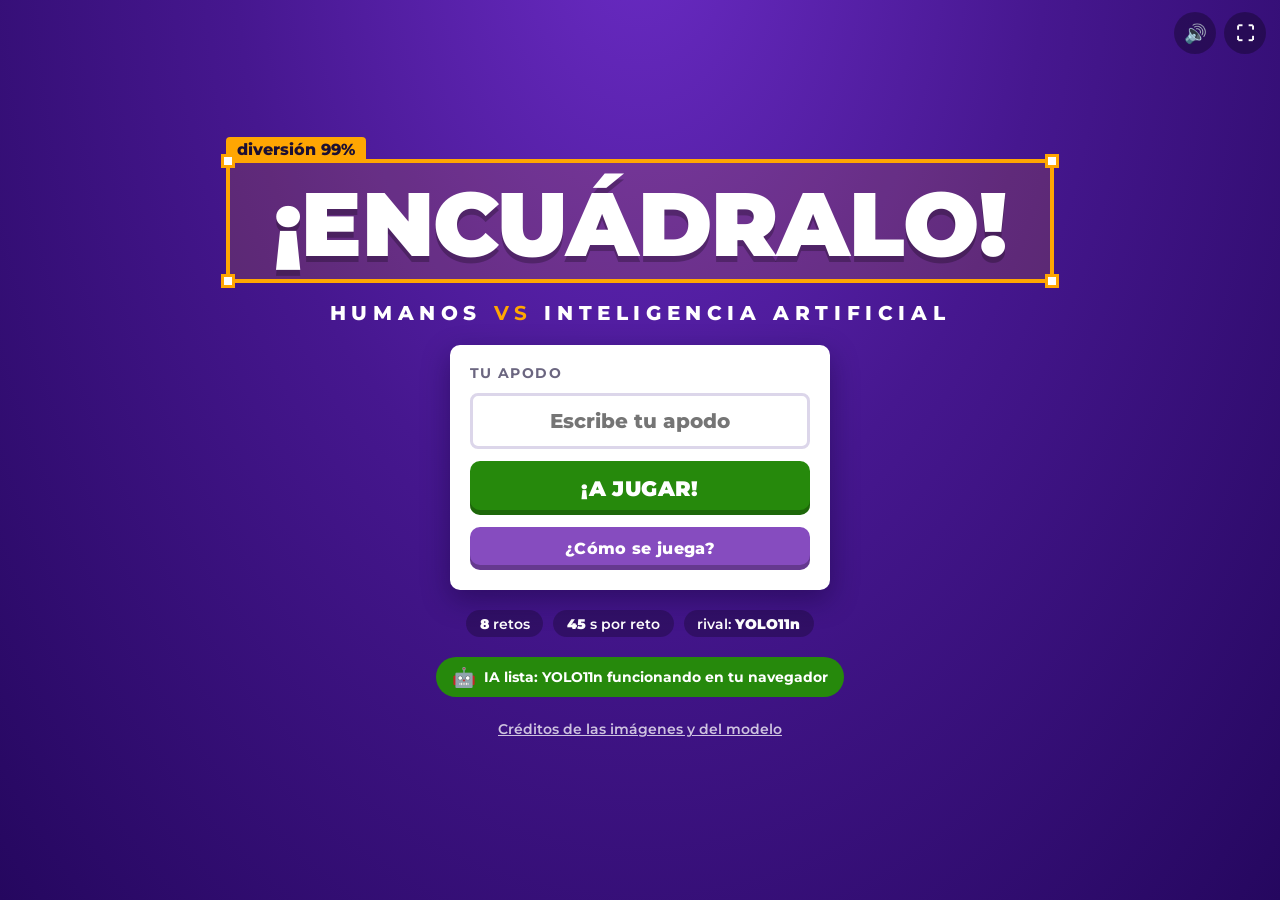
==== index.html @ 88e79702 "Primera versión de ¡Encuádralo!" ====
<!doctype html>
<html lang="es">
<head>
  <meta charset="utf-8">
  <meta name="viewport" content="width=device-width, initial-scale=1">
  <title>¡Encuádralo! · Humanos vs IA</title>
  <meta name="description" content="Juego educativo de detección de objetos: encuadra objetos y compite contra una IA YOLO.">
  <link rel="icon" href="data:image/svg+xml,%3Csvg xmlns='http://www.w3.org/2000/svg' viewBox='0 0 100 100'%3E%3Crect x='10' y='10' width='80' height='80' rx='6' fill='%2346178f' stroke='%23ffa602' stroke-width='10'/%3E%3C/svg%3E">
  <link rel="stylesheet" href="fonts/montserrat.css">
  <link rel="stylesheet" href="css/estilos.css">
</head>
<body data-pantalla="pantalla-inicio">
  <div id="fondo" aria-hidden="true"></div>

  <div class="controles-globales">
    <button id="btn-sonido" class="btn-icono" title="Activar o silenciar el sonido" aria-label="Sonido">🔊</button>
    <button id="btn-pantalla" class="btn-icono" title="Pantalla completa" aria-label="Pantalla completa">⛶</button>
  </div>

  <main id="app">
    <!-- ============================================================ INICIO -->
    <section id="pantalla-inicio" class="pantalla activa">
      <h1 class="logo">
        <span class="logo-caja">
          <span class="logo-etiqueta">diversión 99%</span>
          ¡ENCUÁDRALO!
          <i class="esq esq-1"></i><i class="esq esq-2"></i><i class="esq esq-3"></i><i class="esq esq-4"></i>
        </span>
        <span class="logo-sub">HUMANOS <b>VS</b> INTELIGENCIA ARTIFICIAL</span>
      </h1>

      <div class="tarjeta tarjeta-inicio">
        <label for="apodo">Tu apodo</label>
        <input id="apodo" maxlength="16" placeholder="Escribe tu apodo" autocomplete="off" spellcheck="false">
        <button id="btn-jugar" class="btn btn-grande btn-verde">¡A JUGAR!</button>
        <button id="btn-como" class="btn btn-morado">¿Cómo se juega?</button>
      </div>

      <ul class="datos-partida">
        <li><b data-config="rondas"></b> retos</li>
        <li><b data-config="segundosRonda"></b> s por reto</li>
        <li>rival: <b>YOLO11n</b></li>
      </ul>

      <div id="estado-ia" class="chip-ia cargando" role="status">
        <span class="chip-icono">🤖</span>
        <span class="chip-texto">Cargando la IA…</span>
        <span class="chip-barra"><i></i></span>
      </div>

      <button id="btn-creditos" class="enlace">Créditos de las imágenes y del modelo</button>
    </section>

    <!-- ============================================================ TUTORIAL -->
    <section id="pantalla-tutorial" class="pantalla con-scroll">
      <h2 class="titulo-pantalla">¿Cómo se juega?</h2>
      <div class="tutorial">
        <article class="paso" style="--i:0; --c: var(--rojo)">
          <div class="paso-cab"><span>1</span> DIBUJA</div>
          <div class="paso-ilustracion demo-dibuja">
            <span class="demo-objeto">🐶</span>
            <span class="demo-caja"></span>
          </div>
          <p>Haz clic y <b>arrastra</b> para encuadrar cada objeto que te pidan. <b>Una caja por objeto</b>, ajustada a sus bordes.</p>
        </article>
        <article class="paso" style="--i:1; --c: var(--azul)">
          <div class="paso-cab"><span>2</span> AJUSTA</div>
          <div class="paso-ilustracion demo-ajusta">
            <span class="demo-objeto">🚲</span>
            <span class="demo-caja"><i></i><i></i><i></i><i></i></span>
          </div>
          <p>Haz clic en una caja para seleccionarla: arrástrala para moverla o tira de sus <b>esquinas</b>. Bórrala con <b>✕</b>, clic derecho o <kbd>Supr</kbd>.</p>
        </article>
        <article class="paso" style="--i:2; --c: var(--amarillo)">
          <div class="paso-cab"><span>3</span> IoU</div>
          <div class="paso-ilustracion">
            <svg class="demo-iou" viewBox="0 0 220 120" aria-label="Diagrama de la intersección sobre la unión">
              <rect x="30" y="18" width="100" height="80" fill="#1368ce" fill-opacity=".18" stroke="#1368ce" stroke-width="3" stroke-dasharray="7 4"/>
              <rect x="70" y="32" width="110" height="78" fill="#e21b3c" fill-opacity=".18" stroke="#e21b3c" stroke-width="3"/>
              <rect x="70" y="32" width="60" height="66" fill="#ffa602" fill-opacity=".85"/>
              <text x="100" y="70" text-anchor="middle" font-size="13" font-weight="900" fill="#1c1033">∩</text>
              <text x="34" y="14" font-size="10" font-weight="800" fill="#1368ce">REAL</text>
              <text x="140" y="27" font-size="10" font-weight="800" fill="#e21b3c">TU CAJA</text>
            </svg>
          </div>
          <p><b>IoU = Intersección ÷ Unión</b>. Mide cuánto se parece tu caja a la real (0–100 %). Es <b>acierto</b> si la IoU llega al <b data-config-pct="iouAcierto"></b>.</p>
        </article>
        <article class="paso" style="--i:3; --c: var(--verde)">
          <div class="paso-cab"><span>4</span> PUNTOS</div>
          <ul class="paso-puntos">
            <li><span>✅ Acierto</span><b>IoU × <span data-config="puntosPorIoU"></span></b></li>
            <li><span>❌ <span data-texto="fp"></span></span><b>−<span data-config="penalizacionFP"></span></b></li>
            <li><span>🔍 <span data-texto="fn"></span></span><b>−<span data-config="penalizacionFN"></span></b></li>
            <li><span>⚡ Bonus velocidad</span><b>hasta +<span data-config="bonusTiempoMax"></span></b></li>
          </ul>
          <p>Falso positivo: una caja que sobra. Falso negativo: un objeto que se te escapa. Después, <b>la IA juega la misma imagen</b>. ¿Podrás ganarle?</p>
        </article>
      </div>
      <button id="btn-tutorial" class="btn btn-grande btn-verde">¡Entendido!</button>
    </section>

    <!-- ============================================================ PREVIA DEL RETO -->
    <section id="pantalla-previa" class="pantalla">
      <div class="ronda-chip">RONDA <span id="previa-num">1</span> DE <span id="previa-total">8</span></div>
      <div class="tarjeta-reto">
        <div class="reto-emoji" id="previa-emoji"></div>
        <div class="reto-texto">Encuadra <span id="previa-articulo"></span></div>
        <div class="reto-objeto" id="previa-objeto"></div>
        <div class="reto-pista" id="previa-pista"></div>
      </div>
      <div class="cuenta" id="cuenta">
        <div class="cuenta-forma"></div>
        <span class="cuenta-num" id="cuenta-num"></span>
      </div>
    </section>

    <!-- ============================================================ RONDA -->
    <section id="pantalla-ronda" class="pantalla">
      <header class="barra-ronda">
        <div class="reloj" id="reloj"><span id="reloj-num">45</span></div>
        <div class="consigna">
          <div>Encuadra <span id="ronda-articulo"></span> <span id="ronda-emoji"></span> <b id="ronda-objeto"></b></div>
          <small id="ronda-pista"></small>
        </div>
        <div class="contador-cajas">
          <b id="num-cajas">0</b><span>cajas</span>
          <small id="ronda-n"></small>
        </div>
      </header>
      <div class="barra-tiempo"><i id="barra-tiempo"></i></div>
      <div class="escenario" id="escenario">
        <div class="marco">
          <canvas id="lienzo-editor"></canvas>
          <div class="aviso-tiempo" id="aviso-tiempo" hidden>¡TIEMPO!</div>
          <div class="capa-ia" id="capa-ia" hidden>
            <div class="rejilla"></div>
            <div class="escaner"></div>
            <div class="mensaje-ia">
              <span class="robot">🤖</span>
              <b id="capa-ia-texto">La IA está analizando la imagen…</b>
              <small>YOLO11n · 2,6 millones de parámetros</small>
            </div>
          </div>
        </div>
      </div>
      <footer class="pie-ronda">
        <p class="ayuda">🖱️ Arrastra para dibujar · Clic en una caja para seleccionarla, moverla o ajustar sus esquinas · <kbd>Supr</kbd> o ✕ para borrar · <kbd>Ctrl</kbd>+<kbd>Z</kbd> deshace</p>
        <div class="acciones">
          <button id="btn-deshacer" class="btn btn-azul" title="Deshacer (Ctrl+Z)">↶ Deshacer</button>
          <button id="btn-borrar" class="btn btn-rojo">🗑 Borrar todo</button>
          <button id="btn-hecho" class="btn btn-grande btn-verde">¡HECHO! ✓</button>
        </div>
      </footer>
    </section>

    <!-- ============================================================ RESULTADO DE LA RONDA -->
    <section id="pantalla-resultado" class="pantalla con-scroll">
      <header class="cabecera-resultado">
        <div class="ronda-chip" id="resultado-ronda"></div>
        <div class="veredicto oculto" id="veredicto"></div>
      </header>
      <div class="duelo" id="duelo">
        <div class="vs">VS</div>
      </div>
      <div class="leyenda">
        <span><i class="ley-acierto"></i>Acierto (IoU ≥ <span data-config-pct="iouAcierto"></span>)</span>
        <span><i class="ley-fp"></i><span data-texto="fp"></span> (sobra)</span>
        <span><i class="ley-fn"></i><span data-texto="fn"></span> (falta)</span>
        <span><i class="ley-gt"></i>Etiqueta real</span>
      </div>
      <p class="comparativa" id="comparativa"></p>
      <footer class="pie-resultado">
        <div class="marcador">
          <div class="fila-marcador jugador" id="marcador-jugador"><span class="nombre">TÚ</span><span class="pista"><i class="relleno"></i></span><b>0</b></div>
          <div class="fila-marcador ia" id="marcador-ia"><span class="nombre">🤖 IA</span><span class="pista"><i class="relleno"></i></span><b>0</b></div>
        </div>
        <button id="btn-siguiente" class="btn btn-grande btn-morado">Siguiente ronda →</button>
      </footer>
    </section>

    <!-- ============================================================ FINAL -->
    <section id="pantalla-final" class="pantalla con-scroll">
      <h2 class="titulo-final" id="titulo-final"></h2>
      <div class="podio">
        <div class="podio-col" id="podio-jugador">
          <span class="corona">👑</span>
          <span class="podio-avatar">🧑‍🎓</span>
          <span class="podio-nombre"></span>
          <div class="podio-bloque"><b class="podio-puntos">0</b><small>puntos</small></div>
        </div>
        <div class="podio-col" id="podio-ia">
          <span class="corona">👑</span>
          <span class="podio-avatar">🤖</span>
          <span class="podio-nombre">IA · YOLO11n</span>
          <div class="podio-bloque"><b class="podio-puntos">0</b><small>puntos</small></div>
        </div>
      </div>
      <p class="conclusion" id="conclusion"></p>
      <div class="final-rejilla">
        <div class="tarjeta tarjeta-tabla">
          <h3>Comparativa</h3>
          <table class="tabla-stats" id="tabla-stats"></table>
        </div>
        <div class="tarjeta tarjeta-tabla">
          <h3>Ronda a ronda</h3>
          <div class="tabla-scroll"><table class="tabla-rondas" id="tabla-rondas"></table></div>
        </div>
      </div>
      <aside class="sabias">
        <b>🤖 ¿Sabías que…?</b>
        YOLO significa <i>«You Only Look Once»</i> (solo miras una vez): la red analiza la imagen entera de un vistazo y propone todas las cajas a la vez.
        El modelo al que te has enfrentado, YOLO11n, tiene unos 2,6 millones de parámetros y aprendió con las ~118.000 fotos de entrenamiento de COCO, etiquetadas a mano por personas.
        Las imágenes de este juego son de la parte de <b>validación</b> de COCO: la IA nunca las vio mientras aprendía.
      </aside>
      <div class="acciones-final">
        <button id="btn-otra" class="btn btn-grande btn-verde">🔁 Jugar otra vez</button>
        <button id="btn-csv" class="btn btn-azul">⬇ Descargar resultados (CSV)</button>
        <button id="btn-inicio" class="btn btn-morado">🏠 Inicio</button>
      </div>
    </section>
  </main>

  <template id="tpl-panel">
    <article class="panel">
      <div class="panel-cabecera">
        <span class="avatar"></span>
        <div class="panel-ident"><span class="panel-nombre"></span><span class="panel-sub"></span></div>
        <span class="panel-tiempo"></span>
      </div>
      <div class="panel-lienzo"><div class="marco"><canvas></canvas></div></div>
      <ul class="desglose">
        <li class="linea aciertos"><span class="linea-icono">✅</span><span class="linea-texto">ACIERTOS <b class="n">×0</b><small class="linea-detalle">&nbsp;</small></span><span class="linea-puntos">0</span></li>
        <li class="linea fp"><span class="linea-icono">❌</span><span class="linea-texto"><span class="t"></span> <b class="n">×0</b><small class="linea-detalle">Cajas que sobran o mal colocadas</small></span><span class="linea-puntos">0</span></li>
        <li class="linea fn"><span class="linea-icono">🔍</span><span class="linea-texto"><span class="t"></span> <b class="n">×0</b><small class="linea-detalle">Objetos que se quedaron sin caja</small></span><span class="linea-puntos">0</span></li>
        <li class="linea bonus"><span class="linea-icono">⚡</span><span class="linea-texto">BONUS VELOCIDAD<small class="linea-detalle">&nbsp;</small></span><span class="linea-puntos">0</span></li>
      </ul>
      <div class="panel-total"><span>PUNTOS DE LA RONDA <small class="minimo" hidden>(mínimo 0)</small></span><b>0</b></div>
    </article>
  </template>

  <dialog id="dialogo-creditos">
    <form method="dialog" class="creditos">
      <h2>Créditos</h2>
      <p><b>Imágenes y etiquetas:</b> <a href="https://cocodataset.org" target="_blank" rel="noopener">COCO dataset</a> (val2017). Etiquetas © COCO Consortium, licencia CC BY 4.0. Cada foto tiene su licencia de Flickr:</p>
      <ul id="lista-creditos"></ul>
      <p><b>IA:</b> <a href="https://github.com/ultralytics/ultralytics" target="_blank" rel="noopener">Ultralytics YOLO11n</a> (AGPL-3.0), ejecutada con <a href="https://onnxruntime.ai" target="_blank" rel="noopener">ONNX Runtime Web</a> (MIT).
        <b>Tipografía:</b> Montserrat (SIL Open Font License).</p>
      <button class="btn btn-morado">Cerrar</button>
    </form>
  </dialog>

  <script src="vendor/ort/ort.wasm.min.js"></script>
  <script src="js/datos.js"></script>
  <script src="js/config.js"></script>
  <script src="js/efectos.js"></script>
  <script src="js/sonido.js"></script>
  <script src="js/puntuacion.js"></script>
  <script src="js/detector.js"></script>
  <script src="js/lienzos.js"></script>
  <script src="js/juego.js"></script>
</body>
</html>
---- fonts/montserrat.css ----
/* Montserrat (SIL Open Font License 1.1), subconjunto latino, incrustada para que funcione sin servidor. */
@font-face {
  font-family: "Montserrat";
  font-weight: 100 900;
  font-display: swap;
  src: url("[data-uri]") format("woff2");
}
---- css/estilos.css ----
/* La tipografía Montserrat está incrustada en fonts/montserrat.css para que funcione también sin servidor. */

:root {
  --morado: #46178f;
  --morado-oscuro: #25075f;
  --morado-claro: #864cbf;
  --rojo: #e21b3c;
  --azul: #1368ce;
  --amarillo: #ffa602;
  --verde: #26890c;
  --verde-vivo: #4cd137;
  --cian: #2de2e6;
  --tinta: #1c1033;
  --gris: #f2f0f6;
  --gris-texto: #6b6680;
  --radio: 10px;
  --sombra-boton: inset 0 -5px 0 rgba(0, 0, 0, .25);
  --sombra-tarjeta: 0 10px 28px rgba(15, 0, 45, .4);
}

* { box-sizing: border-box; }

html, body { height: 100%; margin: 0; }

body {
  font-family: "Montserrat", system-ui, -apple-system, "Segoe UI", sans-serif;
  font-weight: 700;
  color: #fff;
  background: radial-gradient(ellipse at 50% -10%, #6a2bc4 0%, var(--morado) 45%, var(--morado-oscuro) 100%) fixed;
  background-color: var(--morado);
  overflow: hidden;
  -webkit-font-smoothing: antialiased;
}

button { font: inherit; cursor: pointer; }
kbd {
  font: inherit; font-size: .85em; padding: .05em .4em; border-radius: 4px;
  background: rgba(255, 255, 255, .2); border: 1px solid rgba(255, 255, 255, .35);
}
.tarjeta kbd, .paso kbd { background: var(--gris); border-color: #d5cfe3; }

/* ------------------------------------------------------------------ fondo animado */
#fondo { position: fixed; inset: 0; overflow: hidden; pointer-events: none; }
#fondo .forma {
  position: absolute; bottom: -160px; width: var(--t); height: var(--t); opacity: .07;
  animation: flotar var(--d) linear var(--r) infinite;
}
#fondo svg { width: 100%; height: 100%; display: block; }
@keyframes flotar {
  from { transform: translateY(0) rotate(0deg); }
  to { transform: translateY(calc(-100vh - 320px)) rotate(360deg); }
}

/* ------------------------------------------------------------------ botones */
.btn {
  display: inline-flex; align-items: center; justify-content: center; gap: .5em;
  border: 0; border-radius: var(--radio); padding: .75em 1.3em;
  color: #fff; background: var(--azul); font-weight: 800; font-size: 1rem; letter-spacing: .02em;
  box-shadow: var(--sombra-boton); transition: transform .08s, filter .15s, box-shadow .08s;
  white-space: nowrap;
}
.btn:hover:not(:disabled) { filter: brightness(1.1); }
.btn:active:not(:disabled) { transform: translateY(3px); box-shadow: inset 0 -2px 0 rgba(0, 0, 0, .25); }
.btn:disabled { opacity: .45; cursor: default; filter: saturate(.4); }
.btn:focus-visible, .btn-icono:focus-visible, .enlace:focus-visible { outline: 3px solid #fff; outline-offset: 3px; }
.btn-grande { font-size: 1.3rem; padding: .7em 1.6em; font-weight: 900; }
.btn-verde { background: var(--verde); }
.btn-rojo { background: var(--rojo); }
.btn-azul { background: var(--azul); }
.btn-morado { background: var(--morado-claro); }
.btn-amarillo { background: var(--amarillo); }

.btn-icono {
  width: 42px; height: 42px; border-radius: 50%; border: 0;
  background: rgba(0, 0, 0, .3); color: #fff; font-size: 1.15rem;
  display: grid; place-items: center; transition: background .15s;
}
.btn-icono:hover { background: rgba(0, 0, 0, .5); }
.controles-globales { position: fixed; top: 12px; right: 14px; display: flex; gap: 8px; z-index: 50; }

.enlace {
  background: none; border: 0; color: rgba(255, 255, 255, .75); text-decoration: underline;
  font-size: .85rem; font-weight: 600; padding: 4px;
}
.enlace:hover { color: #fff; }

/* ------------------------------------------------------------------ pantallas */
#app { position: fixed; inset: 0; }

.pantalla {
  position: absolute; inset: 0;
  display: flex; flex-direction: column; align-items: center; justify-content: center;
  gap: 20px; padding: 24px;
  opacity: 0; visibility: hidden; transform: scale(1.04);
  transition: opacity .4s ease, transform .4s ease, visibility 0s linear .4s;
}
.pantalla.activa {
  opacity: 1; visibility: visible; transform: none;
  transition: opacity .4s ease, transform .4s ease, visibility 0s;
}
.pantalla.con-scroll { justify-content: flex-start; overflow-y: auto; }
.pantalla.con-scroll > * { flex-shrink: 0; }

.titulo-pantalla {
  margin: 8px 0 0; font-size: clamp(1.8rem, 4vw, 2.8rem); font-weight: 900;
  text-shadow: 0 4px 0 rgba(0, 0, 0, .25);
}

.tarjeta {
  background: #fff; color: var(--tinta); border-radius: var(--radio);
  box-shadow: var(--sombra-tarjeta); padding: 20px;
}

/* ------------------------------------------------------------------ inicio */
.logo { margin: 0; display: flex; flex-direction: column; align-items: center; text-align: center; }
.logo-caja {
  position: relative; display: inline-block; padding: .18em .5em .12em;
  font-size: clamp(2.4rem, 8vw, 5.6rem); font-weight: 900; letter-spacing: -.01em; line-height: 1;
  border: 4px solid var(--amarillo); background: rgba(255, 166, 2, .14);
  text-shadow: 0 6px 0 rgba(0, 0, 0, .25);
  animation: caja-logo 1s cubic-bezier(.2, 1.4, .4, 1) both;
}
.logo-etiqueta {
  position: absolute; left: -4px; bottom: 100%;
  background: var(--amarillo); color: var(--tinta);
  font-size: clamp(.7rem, 1.6vw, 1rem); font-weight: 800; letter-spacing: 0;
  padding: .3em .7em; text-shadow: none; border-radius: 4px 4px 0 0;
}
.esq { position: absolute; width: 14px; height: 14px; background: #fff; border: 3px solid var(--amarillo); }
.esq-1 { left: -9px; top: -9px; } .esq-2 { right: -9px; top: -9px; }
.esq-3 { left: -9px; bottom: -9px; } .esq-4 { right: -9px; bottom: -9px; }
.logo-sub {
  margin-top: .9em; font-size: clamp(.85rem, 2vw, 1.25rem); letter-spacing: .28em; font-weight: 800;
  animation: subir .6s .3s both;
}
.logo-sub b { color: var(--amarillo); }

@keyframes caja-logo {
  0% { clip-path: inset(0 100% 100% 0); transform: scale(.9); }
  60% { clip-path: inset(0 0 0 0); }
  100% { clip-path: inset(-40px -40px -40px -40px); transform: none; }
}

.tarjeta-inicio { width: min(380px, 100%); display: flex; flex-direction: column; gap: 12px; animation: subir .6s .15s both; }
.tarjeta-inicio label { font-size: .85rem; color: var(--gris-texto); text-transform: uppercase; letter-spacing: .1em; }
.tarjeta-inicio input {
  font: inherit; font-size: 1.25rem; font-weight: 800; text-align: center;
  padding: .65em; border: 3px solid #dcd6ea; border-radius: 8px; color: var(--tinta);
}
.tarjeta-inicio input:focus { border-color: var(--morado-claro); outline: none; }

.datos-partida { display: flex; gap: 10px; list-style: none; margin: 0; padding: 0; flex-wrap: wrap; justify-content: center; }
.datos-partida li { background: rgba(0, 0, 0, .25); border-radius: 999px; padding: .4em 1em; font-size: .85rem; font-weight: 600; }
.datos-partida b { font-weight: 900; }

.chip-ia {
  display: inline-flex; align-items: center; gap: .6em;
  padding: .55em 1.1em; border-radius: 999px; background: rgba(0, 0, 0, .3);
  font-size: .9rem; transition: background .3s;
}
.chip-icono { font-size: 1.2rem; }
.chip-barra { width: 90px; height: 6px; border-radius: 3px; background: rgba(255, 255, 255, .2); overflow: hidden; }
.chip-barra i { display: block; height: 100%; width: 0; background: var(--cian); transition: width .2s; }
.chip-ia.lista { background: var(--verde); }
.chip-ia.pregrabado { background: var(--amarillo); color: var(--tinta); cursor: help; }
.chip-ia:not(.cargando) .chip-barra { display: none; }

/* ------------------------------------------------------------------ tutorial */
.tutorial { display: grid; grid-template-columns: repeat(4, minmax(0, 1fr)); gap: 16px; width: min(1200px, 100%); }
.paso {
  background: #fff; color: var(--tinta); border-radius: 12px; overflow: hidden;
  box-shadow: var(--sombra-tarjeta); display: flex; flex-direction: column;
  animation: subir .5s both; animation-delay: calc(var(--i) * .12s);
}
.paso-cab { background: var(--c); color: #fff; padding: 10px 14px; font-weight: 900; font-size: 1.1rem; display: flex; gap: .6em; align-items: center; }
.paso-cab span { background: rgba(0, 0, 0, .25); width: 1.7em; height: 1.7em; border-radius: 50%; display: grid; place-items: center; }
.paso-ilustracion { height: 130px; display: grid; place-items: center; background: #f4f0fb; position: relative; overflow: hidden; }
.paso p { margin: 12px 14px 16px; font-weight: 600; font-size: .92rem; line-height: 1.45; }
.paso p b { font-weight: 800; }

.demo-objeto { font-size: 64px; line-height: 1; }
.demo-caja { position: absolute; border: 3px solid var(--rojo); background: rgba(226, 27, 60, .15); }
.demo-dibuja .demo-caja { left: calc(50% - 44px); top: calc(50% - 42px); animation: demo-dibujar 2.6s ease-in-out infinite; }
@keyframes demo-dibujar {
  0%, 12% { width: 0; height: 0; opacity: 1; }
  55%, 85% { width: 88px; height: 84px; opacity: 1; }
  100% { width: 88px; height: 84px; opacity: 0; }
}
.demo-ajusta .demo-caja {
  border-color: var(--azul); background: rgba(19, 104, 206, .15);
  top: calc(50% - 40px); height: 80px; animation: demo-ajustar 3s ease-in-out infinite;
}
.demo-ajusta .demo-caja i { position: absolute; width: 10px; height: 10px; background: #fff; border: 2px solid var(--azul); }
.demo-ajusta .demo-caja i:nth-child(1) { left: -6px; top: -6px; }
.demo-ajusta .demo-caja i:nth-child(2) { right: -6px; top: -6px; }
.demo-ajusta .demo-caja i:nth-child(3) { left: -6px; bottom: -6px; }
.demo-ajusta .demo-caja i:nth-child(4) { right: -6px; bottom: -6px; }
@keyframes demo-ajustar {
  0%, 15% { left: calc(50% - 70px); width: 120px; }
  50%, 65% { left: calc(50% - 42px); width: 84px; }
  100% { left: calc(50% - 70px); width: 120px; }
}
.demo-iou { width: 90%; height: 100%; }
.paso-puntos { list-style: none; margin: 12px 14px 0; padding: 0; display: flex; flex-direction: column; gap: 6px; font-size: .85rem; }
.paso-puntos li { display: flex; justify-content: space-between; gap: 8px; background: var(--gris); padding: 6px 10px; border-radius: 6px; }
.paso-puntos b { font-weight: 900; white-space: nowrap; }

/* ------------------------------------------------------------------ previa del reto */
#pantalla-previa { gap: 26px; }
.ronda-chip {
  background: rgba(0, 0, 0, .3); padding: .5em 1.3em; border-radius: 999px;
  letter-spacing: .14em; font-size: .95rem; font-weight: 800;
}
.tarjeta-reto {
  background: var(--color-reto, var(--azul)); border-radius: 18px; padding: 26px 48px 30px;
  text-align: center; width: min(680px, 100%);
  box-shadow: inset 0 -8px 0 rgba(0, 0, 0, .2), var(--sombra-tarjeta);
}
.activa .tarjeta-reto { animation: entrar-rebote .7s cubic-bezier(.2, 1.5, .4, 1) both; }
.reto-emoji { font-size: clamp(4rem, 12vw, 6.5rem); line-height: 1.1; animation: botar 1.2s ease-in-out infinite; }
.reto-texto { font-size: clamp(1.1rem, 2.6vw, 1.5rem); margin-top: .2em; }
.reto-objeto { font-size: clamp(2rem, 6vw, 4rem); font-weight: 900; line-height: 1.1; text-shadow: 0 4px 0 rgba(0, 0, 0, .2); }
.reto-pista {
  margin-top: .8em; display: inline-block; padding: .5em 1em; border-radius: 8px;
  background: rgba(0, 0, 0, .2); font-size: 1rem; font-weight: 600;
}
.cuenta { position: relative; width: 130px; height: 130px; display: grid; place-items: center; opacity: 0; transform: scale(.5); transition: opacity .3s, transform .4s cubic-bezier(.2, 1.6, .4, 1); }
.cuenta.visible { opacity: 1; transform: none; }
.cuenta-forma {
  position: absolute; inset: 0; background: var(--morado-claro); border-radius: 22px;
  box-shadow: 0 0 0 8px rgba(255, 255, 255, .15), var(--sombra-tarjeta);
  animation: girar 4s linear infinite;
}
.cuenta-num { position: relative; font-size: 4rem; font-weight: 900; text-shadow: 0 4px 0 rgba(0, 0, 0, .25); }
.cuenta-num.corto { font-size: 2.4rem; }
.cuenta-num.pop { animation: pop .5s cubic-bezier(.2, 1.6, .4, 1); }

/* ------------------------------------------------------------------ ronda */
#pantalla-ronda { justify-content: stretch; align-items: stretch; gap: 10px; padding: 12px 16px; }
.barra-ronda { display: grid; grid-template-columns: auto 1fr auto; align-items: center; gap: 14px; padding-right: 104px; }
.reloj {
  width: 66px; height: 66px; border-radius: 50%; background: var(--morado-claro);
  display: grid; place-items: center; font-size: 1.8rem; font-weight: 900;
  box-shadow: inset 0 -4px 0 rgba(0, 0, 0, .25), 0 0 0 4px rgba(255, 255, 255, .2);
  font-variant-numeric: tabular-nums;
}
.reloj.urgente { background: var(--rojo); animation: latido .5s ease-in-out infinite alternate; }
.consigna {
  background: #fff; color: var(--tinta); border-radius: var(--radio); padding: 8px 18px;
  text-align: center; box-shadow: var(--sombra-tarjeta); font-size: clamp(1rem, 2.2vw, 1.5rem); line-height: 1.25;
}
.consigna b { color: var(--morado); font-weight: 900; }
.consigna small { display: block; font-size: .78rem; font-weight: 600; color: var(--gris-texto); }
.activa .consigna { animation: entrar-rebote .6s cubic-bezier(.2, 1.5, .4, 1) both; }
.contador-cajas {
  background: rgba(0, 0, 0, .3); border-radius: var(--radio); padding: 6px 14px;
  text-align: center; line-height: 1.1; font-size: .8rem; min-width: 76px;
}
.contador-cajas b { display: block; font-size: 1.7rem; font-weight: 900; }
.contador-cajas small { display: block; opacity: .7; margin-top: 2px; }
.barra-tiempo { height: 10px; background: rgba(0, 0, 0, .3); border-radius: 5px; overflow: hidden; }
.barra-tiempo i { display: block; height: 100%; background: var(--verde-vivo); transform-origin: left; transition: background-color .4s; }
.barra-tiempo i.media { background: var(--amarillo); }
.barra-tiempo i.baja { background: var(--rojo); }

.escenario { flex: 1; min-height: 0; display: flex; align-items: center; justify-content: center; }
.marco { position: relative; border-radius: 4px; overflow: hidden; }
.escenario .marco { box-shadow: 0 0 0 4px #fff, 0 14px 36px rgba(0, 0, 0, .5); }
.marco canvas { display: block; width: 100%; height: 100%; touch-action: none; user-select: none; -webkit-user-select: none; }

.pie-ronda { display: flex; align-items: center; justify-content: space-between; gap: 12px; }
.ayuda { margin: 0; font-size: .8rem; font-weight: 600; opacity: .85; line-height: 1.5; max-width: 560px; }
.acciones { display: flex; gap: 10px; margin-left: auto; flex-wrap: wrap; justify-content: flex-end; }
#btn-hecho:not(:disabled) { animation: brillo 2s ease-in-out infinite; }

.aviso-tiempo {
  position: absolute; inset: 0; display: grid; place-items: center;
  background: rgba(226, 27, 60, .5); font-size: clamp(3rem, 10vw, 7rem); font-weight: 900;
  text-shadow: 0 6px 0 rgba(0, 0, 0, .3);
}
.aviso-tiempo:not([hidden]) { animation: sello .6s cubic-bezier(.2, 1.6, .4, 1) both; }
.aviso-tiempo[hidden], .capa-ia[hidden] { display: none; }

.capa-ia { position: absolute; inset: 0; display: grid; place-items: center; background: rgba(20, 5, 50, .55); overflow: hidden; }
.capa-ia .rejilla {
  position: absolute; inset: 0;
  background-image: linear-gradient(rgba(45, 226, 230, .18) 1px, transparent 1px), linear-gradient(90deg, rgba(45, 226, 230, .18) 1px, transparent 1px);
  background-size: 32px 32px;
}
.capa-ia .escaner {
  position: absolute; inset: 0; will-change: transform;
  background: linear-gradient(to bottom, transparent 60%, rgba(45, 226, 230, .35) 97%, var(--cian) 100%);
  animation: escanear 1.1s linear infinite;
}
.mensaje-ia {
  position: relative; display: flex; flex-direction: column; align-items: center; gap: 4px;
  background: rgba(10, 0, 30, .75); border: 2px solid var(--cian); border-radius: 14px;
  padding: 14px 24px; text-align: center; box-shadow: 0 0 30px rgba(45, 226, 230, .45);
}
.mensaje-ia small { font-weight: 600; opacity: .75; font-size: .8rem; }
.robot { font-size: 2.8rem; line-height: 1; will-change: transform; animation: botar .7s ease-in-out infinite; }

/* ------------------------------------------------------------------ resultado de la ronda */
#pantalla-resultado { gap: 10px; padding: 12px 18px 14px; }
#pantalla-tutorial { justify-content: safe center; }
.cabecera-resultado { display: flex; align-items: center; justify-content: center; gap: 14px; flex-wrap: wrap; padding: 0 100px; }
.veredicto {
  font-size: clamp(1.15rem, 2.6vw, 1.8rem); font-weight: 900; padding: .3em 1em;
  border-radius: var(--radio); background: var(--azul); box-shadow: var(--sombra-boton);
}
.veredicto.oculto { visibility: hidden; }
.veredicto.aparece { animation: sello .6s cubic-bezier(.2, 1.6, .4, 1) both; }
.veredicto.gana { background: var(--verde); }
.veredicto.pierde { background: var(--rojo); }

.duelo { width: min(1400px, 100%); display: grid; grid-template-columns: minmax(0, 1fr) auto minmax(0, 1fr); gap: 14px; align-items: start; }
.vs {
  align-self: center; width: 60px; height: 60px; border-radius: 50%;
  display: grid; place-items: center; background: #fff; color: var(--morado);
  font-size: 1.6rem; font-weight: 900; box-shadow: var(--sombra-tarjeta);
}
.activa .vs { animation: pop .6s .2s cubic-bezier(.2, 1.6, .4, 1) both; }
.panel { background: #fff; color: var(--tinta); border-radius: 14px; overflow: hidden; box-shadow: var(--sombra-tarjeta); display: flex; flex-direction: column; }
.activa .panel-jugador { animation: entrar-izq .5s both; }
.activa .panel-ia { animation: entrar-der .5s both; }
.panel-cabecera { display: flex; align-items: center; gap: 10px; padding: 9px 14px; color: #fff; background: var(--azul); }
.panel-ia .panel-cabecera { background: var(--tinta); box-shadow: inset 0 -3px 0 var(--cian); }
.avatar { font-size: 1.7rem; line-height: 1; }
.panel-ident { min-width: 0; }
.panel-nombre { display: block; font-weight: 900; font-size: 1.05rem; overflow: hidden; text-overflow: ellipsis; white-space: nowrap; }
.panel-sub { display: block; font-size: .72rem; font-weight: 600; opacity: .85; }
.panel-tiempo { margin-left: auto; background: rgba(0, 0, 0, .28); padding: .3em .8em; border-radius: 999px; font-size: .95rem; white-space: nowrap; font-variant-numeric: tabular-nums; }
.panel-lienzo { position: relative; height: clamp(180px, 33vh, 460px); background: #120a22; display: flex; align-items: center; justify-content: center; overflow: hidden; }

.desglose { list-style: none; margin: 0; padding: 7px 10px; display: flex; flex-direction: column; gap: 4px; }
.linea {
  display: grid; grid-template-columns: 26px 1fr auto; align-items: center; gap: 8px;
  padding: 4px 10px; border-radius: 8px; background: var(--gris);
  opacity: .3; transition: opacity .25s, background-color .25s;
}
.linea.revelada { opacity: 1; }
.linea.vacia { opacity: .5; }
.linea.aciertos.revelada:not(.vacia) { background: #e2f6da; }
.linea.fp.revelada:not(.vacia) { background: #ffe0e6; }
.linea.fn.revelada:not(.vacia) { background: #fff0c7; }
.linea.bonus.revelada:not(.vacia) { background: #dcebff; }
.linea.golpe { animation: golpe .35s; }
.linea-icono { font-size: 1.1rem; text-align: center; }
.linea-texto { font-size: .86rem; font-weight: 800; line-height: 1.2; }
.linea-texto .n { color: var(--morado); }
.linea-detalle { display: block; font-size: .72rem; font-weight: 600; color: var(--gris-texto); }
.linea-puntos { font-weight: 900; font-size: 1.05rem; font-variant-numeric: tabular-nums; }
.linea.aciertos .linea-puntos, .linea.bonus .linea-puntos { color: var(--verde); }
.linea.fp .linea-puntos, .linea.fn .linea-puntos { color: var(--rojo); }
.linea.vacia .linea-puntos { color: var(--gris-texto); }

.panel-total { display: flex; justify-content: space-between; align-items: center; gap: 10px; padding: 5px 16px; background: var(--tinta); color: #fff; font-size: .95rem; }
.panel-total b { font-size: 1.65rem; font-weight: 900; font-variant-numeric: tabular-nums; }
.panel-total small { font-weight: 600; opacity: .7; }
.panel-total.golpe b { animation: pop .4s cubic-bezier(.2, 1.6, .4, 1); }

.flotante {
  position: absolute; top: 45%; z-index: 3; pointer-events: none;
  font-size: 1.6rem; font-weight: 900; text-shadow: 0 2px 0 rgba(0, 0, 0, .45), 0 0 12px rgba(0, 0, 0, .4);
  animation: flotar-arriba 1.1s ease-out forwards;
}
.flotante.positivo { color: var(--verde-vivo); }
.flotante.negativo { color: #ff5c7a; }
.sello {
  position: absolute; left: 50%; top: 50%; z-index: 4; pointer-events: none;
  padding: .25em .7em; border: 4px solid currentColor; border-radius: 10px;
  font-weight: 900; font-size: clamp(1rem, 2.2vw, 1.6rem); white-space: nowrap;
  background: rgba(255, 255, 255, .94); animation: sello-temporal 1.5s ease forwards;
}
.sello.negativo { color: var(--rojo); }
.sello.aviso { color: #c27c00; }

.leyenda { display: flex; gap: 6px 18px; flex-wrap: wrap; justify-content: center; font-size: .78rem; font-weight: 700; opacity: .9; }
.leyenda i { display: inline-block; width: 18px; height: 12px; margin-right: 6px; vertical-align: -1px; border: 2px solid; border-radius: 2px; }
.ley-acierto { border-color: var(--verde-vivo) !important; background: rgba(76, 209, 55, .25); }
.ley-fp { border-color: #ff3355 !important; background: rgba(255, 51, 85, .25); }
.ley-fn { border-color: #ffd000 !important; border-style: dashed !important; }
.ley-gt { border-color: #fff !important; border-style: dashed !important; }
.comparativa { margin: 0; min-height: 1.4em; font-size: .9rem; font-weight: 600; text-align: center; opacity: .95; }
.comparativa b { font-weight: 900; }

.pie-resultado { width: min(1400px, 100%); display: flex; align-items: center; gap: 18px; flex-wrap: wrap; }
.marcador { flex: 1; min-width: 260px; display: flex; flex-direction: column; gap: 4px; }
.fila-marcador { display: grid; grid-template-columns: 130px 1fr 80px; align-items: center; gap: 10px; font-size: .9rem; }
.fila-marcador .nombre { overflow: hidden; text-overflow: ellipsis; white-space: nowrap; }
.fila-marcador .pista { height: 18px; background: rgba(0, 0, 0, .3); border-radius: 6px; overflow: hidden; }
.fila-marcador .relleno { display: block; height: 100%; width: 0; border-radius: 6px; transition: width 1.1s cubic-bezier(.3, 1.2, .4, 1); }
.fila-marcador.jugador .relleno { background: var(--azul); box-shadow: inset 0 -3px 0 rgba(0, 0, 0, .2); }
.fila-marcador.ia .relleno { background: var(--cian); box-shadow: inset 0 -3px 0 rgba(0, 0, 0, .2); }
.fila-marcador b { text-align: right; font-size: 1.1rem; font-weight: 900; font-variant-numeric: tabular-nums; }

/* ------------------------------------------------------------------ final */
#pantalla-final { gap: 18px; padding: 24px 18px 40px; }
.titulo-final { margin: 6px 0 0; text-align: center; font-size: clamp(1.8rem, 5vw, 3.2rem); font-weight: 900; text-shadow: 0 5px 0 rgba(0, 0, 0, .25); }
.activa .titulo-final { animation: entrar-rebote .8s cubic-bezier(.2, 1.5, .4, 1) both; }
.podio { display: flex; align-items: flex-end; justify-content: center; gap: 26px; }
.podio-col { width: min(200px, 40vw); display: flex; flex-direction: column; align-items: center; justify-content: flex-end; gap: 6px; }
.podio-col > * { flex-shrink: 0; }
.corona { font-size: 2.4rem; visibility: hidden; }
.podio-col.ganador .corona { visibility: visible; animation: botar 1s ease-in-out infinite; }
.podio-avatar { font-size: 2.8rem; line-height: 1; }
.podio-nombre { font-weight: 900; max-width: 100%; overflow: hidden; text-overflow: ellipsis; white-space: nowrap; }
.podio-bloque {
  width: 100%; height: 130px; border-radius: 12px 12px 0 0;
  display: flex; flex-direction: column; align-items: center; padding-top: 14px;
  box-shadow: inset 0 -8px 0 rgba(0, 0, 0, .2), var(--sombra-tarjeta);
  transform-origin: bottom;
}
.activa .podio-bloque { animation: crecer 1.2s cubic-bezier(.3, 1.3, .4, 1) both; }
#podio-jugador .podio-bloque { background: var(--azul); }
#podio-ia .podio-bloque { background: var(--tinta); box-shadow: inset 0 -8px 0 var(--cian), var(--sombra-tarjeta); }
.podio-puntos { font-size: clamp(1.6rem, 4vw, 2.4rem); font-weight: 900; font-variant-numeric: tabular-nums; }
.podio-bloque small { font-weight: 600; opacity: .8; }
.conclusion { margin: 0; max-width: 820px; text-align: center; font-size: 1.05rem; font-weight: 600; line-height: 1.5; }
.conclusion b { font-weight: 900; color: var(--amarillo); }

.final-rejilla { width: min(1200px, 100%); display: grid; grid-template-columns: minmax(0, 2fr) minmax(0, 3fr); gap: 16px; align-items: start; }
.tarjeta-tabla { padding: 14px 16px; }
.tarjeta-tabla h3 { margin: 0 0 10px; font-size: 1.05rem; font-weight: 900; color: var(--morado); }
.tabla-scroll { overflow-x: auto; }
table { width: 100%; border-collapse: collapse; font-size: .86rem; }
th, td { padding: 7px 8px; text-align: center; border-bottom: 1px solid #ece8f4; white-space: nowrap; font-variant-numeric: tabular-nums; }
th { font-size: .72rem; text-transform: uppercase; letter-spacing: .05em; color: var(--gris-texto); }
td:first-child, th:first-child { text-align: left; }
.tabla-stats td.mejor { color: var(--verde); font-weight: 900; }
.tabla-stats td.mejor::after { content: " ★"; color: var(--amarillo); }
.tabla-rondas img { width: 46px; height: 34px; object-fit: cover; border-radius: 4px; vertical-align: middle; margin-right: 8px; }
.tabla-rondas td.gana { color: var(--verde); font-weight: 900; }
.sabias {
  width: min(1200px, 100%); background: rgba(0, 0, 0, .25); border-left: 6px solid var(--cian);
  border-radius: var(--radio); padding: 14px 18px; font-weight: 600; font-size: .92rem; line-height: 1.55;
}
.sabias b:first-child { display: block; font-size: 1.05rem; font-weight: 900; margin-bottom: 4px; }
.acciones-final { display: flex; gap: 12px; flex-wrap: wrap; justify-content: center; }

/* ------------------------------------------------------------------ créditos */
dialog { border: 0; border-radius: 14px; padding: 0; width: min(760px, 92vw); max-height: 86vh; color: var(--tinta); box-shadow: var(--sombra-tarjeta); }
dialog::backdrop { background: rgba(20, 0, 50, .65); }
.creditos { padding: 20px 24px; font-weight: 600; font-size: .9rem; line-height: 1.5; }
.creditos h2 { margin: 0 0 8px; color: var(--morado); font-weight: 900; }
.creditos ul { max-height: 38vh; overflow-y: auto; padding-left: 20px; font-size: .8rem; }
.creditos a { color: var(--azul); }

.confeti { position: fixed; inset: 0; width: 100%; height: 100%; pointer-events: none; z-index: 100; }

/* ------------------------------------------------------------------ animaciones */
@keyframes subir { from { opacity: 0; transform: translateY(24px); } to { opacity: 1; transform: none; } }
@keyframes entrar-rebote { from { opacity: 0; transform: scale(.6) translateY(30px); } to { opacity: 1; transform: none; } }
@keyframes entrar-izq { from { opacity: 0; transform: translateX(-60px); } to { opacity: 1; transform: none; } }
@keyframes entrar-der { from { opacity: 0; transform: translateX(60px); } to { opacity: 1; transform: none; } }
@keyframes pop { 0% { transform: scale(1.8); opacity: 0; } 100% { transform: scale(1); opacity: 1; } }
@keyframes botar { 0%, 100% { transform: translateY(0); } 50% { transform: translateY(-10px); } }
@keyframes girar { to { transform: rotate(360deg); } }
@keyframes latido { from { transform: scale(1); } to { transform: scale(1.12); } }
@keyframes golpe { 0% { transform: scale(1); } 40% { transform: scale(1.04); } 100% { transform: scale(1); } }
@keyframes brillo { 0%, 100% { box-shadow: var(--sombra-boton), 0 0 0 0 rgba(76, 209, 55, .6); } 50% { box-shadow: var(--sombra-boton), 0 0 0 8px rgba(76, 209, 55, 0); } }
@keyframes escanear { from { transform: translateY(-100%); } to { transform: translateY(100%); } }
@keyframes sello { 0% { opacity: 0; transform: scale(2.2) rotate(-6deg); } 100% { opacity: 1; transform: scale(1) rotate(0deg); } }
@keyframes sello-temporal {
  0% { opacity: 0; transform: translate(-50%, -50%) scale(2.2) rotate(-8deg); }
  20% { opacity: 1; transform: translate(-50%, -50%) scale(1) rotate(-8deg); }
  80% { opacity: 1; transform: translate(-50%, -50%) scale(1) rotate(-8deg); }
  100% { opacity: 0; transform: translate(-50%, -50%) scale(.9) rotate(-8deg); }
}
@keyframes flotar-arriba { 0% { opacity: 0; transform: translateY(10px) scale(.6); } 20% { opacity: 1; transform: translateY(0) scale(1.15); } 100% { opacity: 0; transform: translateY(-70px) scale(1); } }
@keyframes crecer { from { transform: scaleY(0); } to { transform: scaleY(1); } }

/* ------------------------------------------------------------------ pantallas pequeñas */
@media (max-width: 1000px) {
  .tutorial { grid-template-columns: repeat(2, minmax(0, 1fr)); }
  .final-rejilla { grid-template-columns: minmax(0, 1fr); }
}
@media (max-width: 860px) {
  .duelo { grid-template-columns: minmax(0, 1fr); }
  .vs { display: none; }
  .ayuda { display: none; }
  .cabecera-resultado { padding: 0 90px 0 0; justify-content: flex-start; }
}
@media (max-width: 560px) {
  .pantalla { padding: 16px; }
  .pantalla.con-scroll { padding-top: 64px; }
  .tutorial { grid-template-columns: minmax(0, 1fr); }
  .barra-ronda { gap: 8px; padding-right: 0; padding-top: 50px; }
  .reloj { width: 52px; height: 52px; font-size: 1.4rem; }
  .contador-cajas { min-width: 0; padding: 4px 8px; }
  .acciones { width: 100%; }
  .acciones .btn { flex: 1; padding-inline: .6em; }
  .tarjeta-reto { padding: 20px 18px 24px; }
  .podio { gap: 14px; }
  .fila-marcador { grid-template-columns: 80px 1fr 64px; }
  .cabecera-resultado { padding: 44px 0 0; }
}
@media (max-height: 700px) {
  .reto-emoji { font-size: 3.6rem; }
  .cuenta { width: 100px; height: 100px; }
  .panel-lienzo { height: clamp(170px, 34vh, 460px); }
}
@media (prefers-reduced-motion: reduce) {
  #fondo .forma, .reto-emoji, .cuenta-forma, .robot, .corona, #btn-hecho:not(:disabled) { animation: none !important; }
}
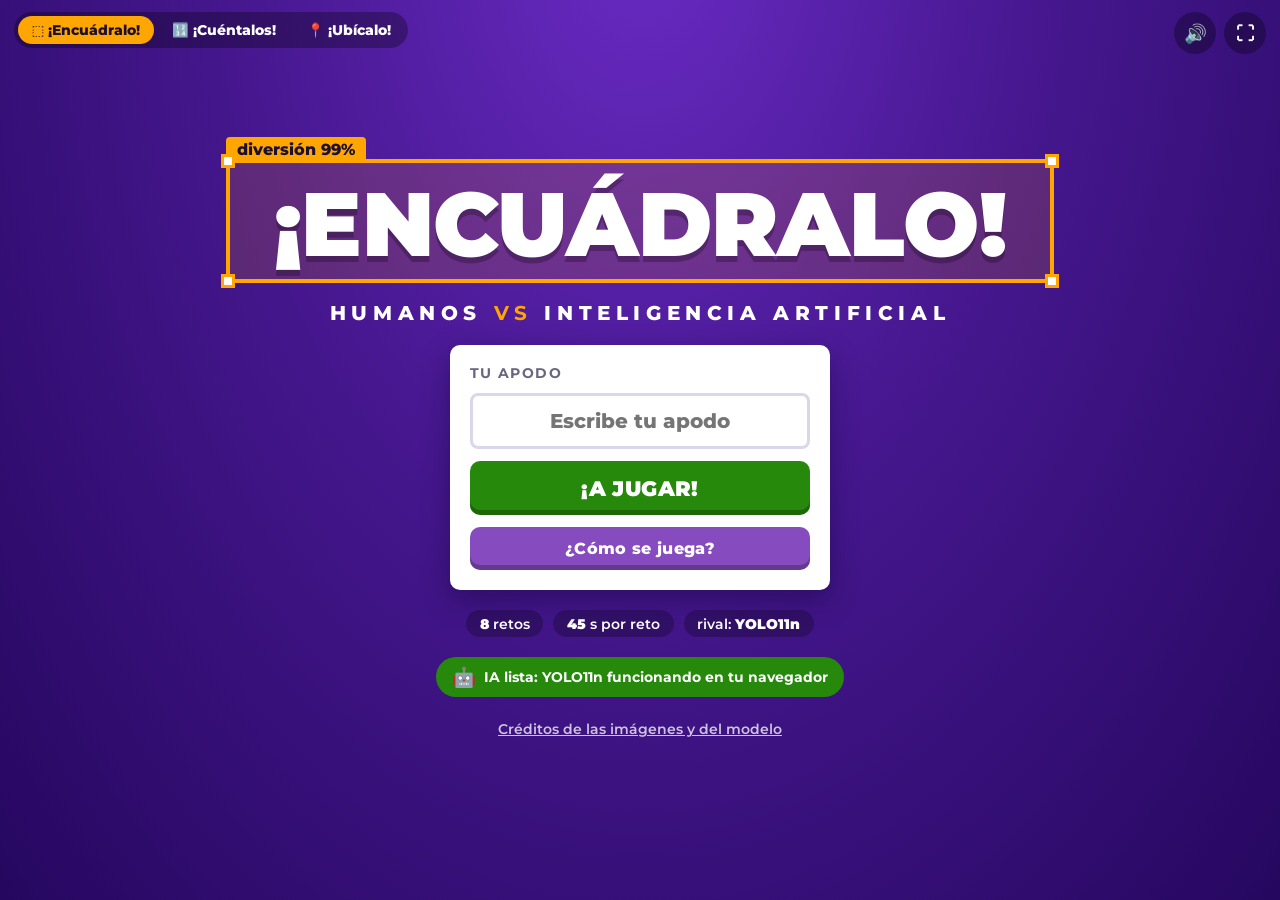
==== commit 2708ff8c: "Selector de juegos, servidor con --contar/--ubicar y HTTP Range, README por cada juego" ====
--- a/index.html
+++ b/index.html
@@ -11,6 +11,12 @@
 </head>
 <body data-pantalla="pantalla-inicio">
   <div id="fondo" aria-hidden="true"></div>
+
+  <nav class="selector-juego" aria-label="Elige juego">
+    <a href="index.html" class="actual" aria-current="page">⬚ ¡Encuádralo!</a>
+    <a href="contar.html">🔢 ¡Cuéntalos!</a>
+    <a href="ubicar.html">📍 ¡Ubícalo!</a>
+  </nav>
 
   <div class="controles-globales">
     <button id="btn-sonido" class="btn-icono" title="Activar o silenciar el sonido" aria-label="Sonido">🔊</button>
--- a/css/estilos.css
+++ b/css/estilos.css
@@ -77,6 +77,20 @@
 }
 .btn-icono:hover { background: rgba(0, 0, 0, .5); }
 .controles-globales { position: fixed; top: 12px; right: 14px; display: flex; gap: 8px; z-index: 50; }
+
+/* Selector de juego (¡Encuádralo! / ¡Cuéntalos!): solo en la pantalla de inicio. */
+.selector-juego {
+  position: fixed; top: 12px; left: 14px; z-index: 50; display: flex; gap: 4px;
+  padding: 4px; border-radius: 999px; background: rgba(0, 0, 0, .3);
+}
+.selector-juego a {
+  color: #fff; text-decoration: none; font-size: .85rem; font-weight: 800;
+  padding: .45em 1em; border-radius: 999px; transition: background .15s;
+}
+.selector-juego a:hover { background: rgba(255, 255, 255, .15); }
+.selector-juego a.actual { background: var(--amarillo); color: var(--tinta); }
+.selector-juego a:focus-visible { outline: 3px solid #fff; outline-offset: 2px; }
+body:not([data-pantalla="pantalla-inicio"]) .selector-juego { display: none; }
 
 .enlace {
   background: none; border: 0; color: rgba(255, 255, 255, .75); text-decoration: underline;
@@ -503,3 +517,6 @@
 @media (prefers-reduced-motion: reduce) {
   #fondo .forma, .reto-emoji, .cuenta-forma, .robot, .corona, #btn-hecho:not(:disabled) { animation: none !important; }
 }
+@media (max-width: 520px) {
+  .selector-juego a { font-size: .72rem; padding: .45em .7em; }
+}
